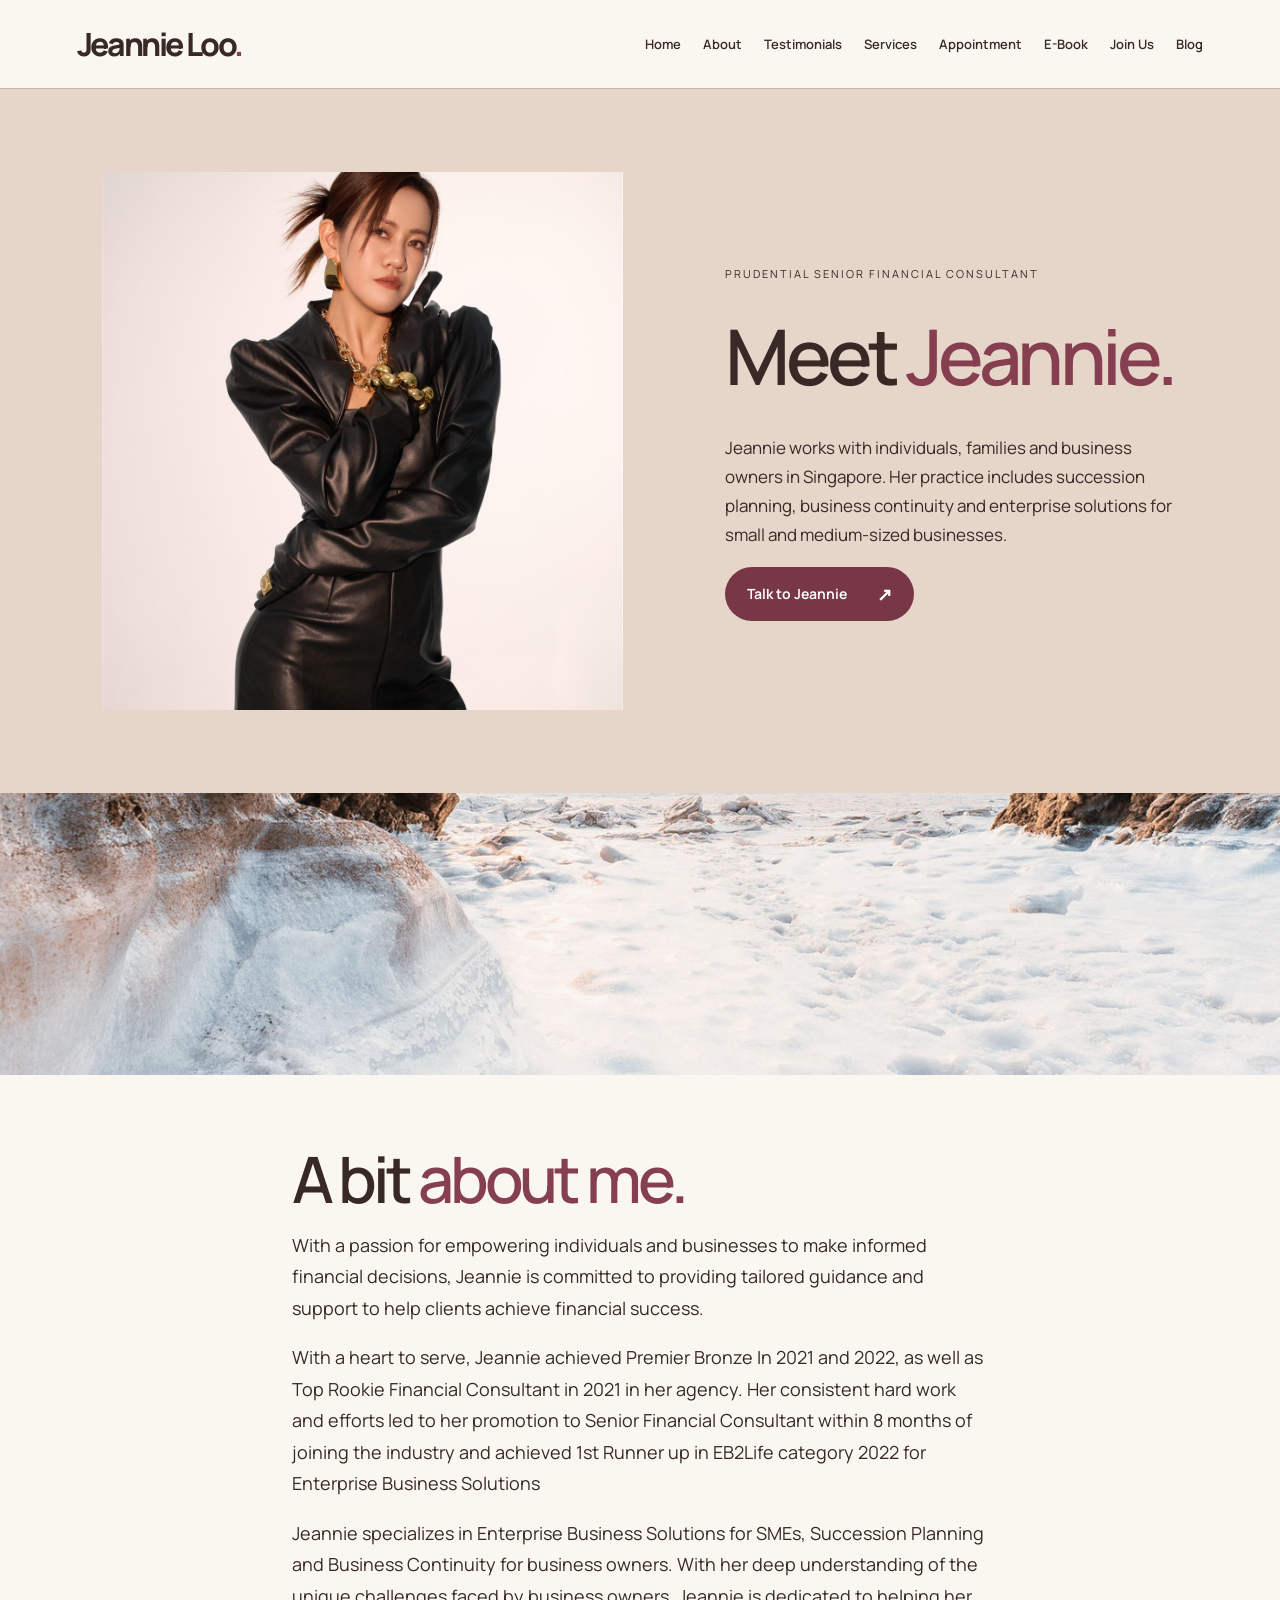
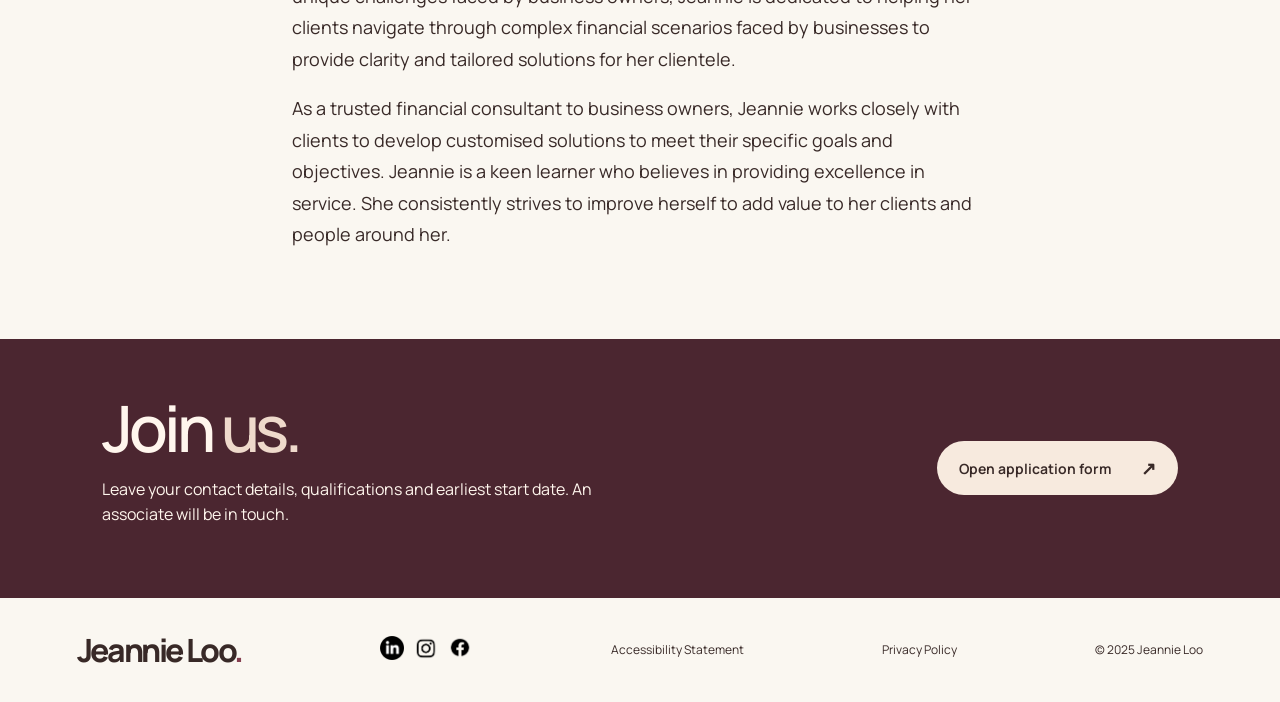
==== about/index.html @ f78706f0 "Add Jeannie Loo website redesign" ====
<!doctype html><html lang="en"><head><meta charset="utf-8"><meta name="viewport" content="width=device-width,initial-scale=1"><title>Meet Jeannie | Jeannie Loo</title><link rel="stylesheet" href="/style.css"><link rel="stylesheet" href="/site.css"><script defer src="/site.js"></script><link rel="stylesheet" href="/atlas.css"></head><body><a class="skip" href="#content">Skip to content</a><header><a class="brand" href="/">Jeannie Loo<span>.</span></a><button id="menu" aria-expanded="false" aria-controls="links">Menu ☰</button><nav id="links"><a href="/">Home</a><a href="/#about">About</a><a href="/#testimonials">Testimonials</a><a href="/#services">Services</a><a href="/#appointment">Appointment</a><a href="/#ebook">E-Book</a><a href="/#join">Join Us</a><a href="/blog/">Blog</a></nav></header><main id="content"><section class="split pad profile"><img class="" src="/jeannie.jpg" alt="Jeannie Loo"><div><small>Prudential Senior Financial Consultant</small><h1>Meet <em>Jeannie.</em></h1><p>Jeannie works with individuals, families and business owners in Singapore. Her practice includes succession planning, business continuity and enterprise solutions for small and medium-sized businesses.</p><a class="button" href="/#appointment">Talk to Jeannie <b>↗</b></a></div></section><div class="coast" role="img" aria-label="Waves between rocky headlands"></div><section class="reading"><h2>A bit <em>about me.</em></h2><p>With a passion for empowering individuals and businesses to make informed financial decisions, Jeannie is committed to providing tailored guidance and support to help clients achieve financial success.</p><p>With a heart to serve, Jeannie achieved Premier Bronze In 2021 and 2022, as well as Top Rookie Financial Consultant in 2021 in her agency. Her consistent hard work and efforts led to her promotion to Senior Financial Consultant within 8 months of joining the industry and achieved 1st Runner up in EB2Life category 2022 for Enterprise Business Solutions</p><p>Jeannie specializes in Enterprise Business Solutions for SMEs, Succession Planning and Business Continuity for business owners. With her deep understanding of the unique challenges faced by business owners, Jeannie is dedicated to helping her clients navigate through complex financial scenarios faced by businesses to provide clarity and tailored solutions for her clientele.</p><p>As a trusted financial consultant to business owners, Jeannie works closely with clients to develop customised solutions to meet their specific goals and objectives. Jeannie is a keen learner who believes in providing excellence in service. She consistently strives to improve herself to add value to her clients and people around her.</p></section><section id="join"><div><h2>Join <em>us.</em></h2><p>Leave your contact details, qualifications and earliest start date. An associate will be in touch.</p></div><button class="button enquiry" data-kind="application">Open application form <b>↗</b></button></section></main><footer><div class="brand">Jeannie Loo<span>.</span></div><div class="social"><a href="https://www.linkedin.com/in/jeannie-loo/"><img width="24" alt="LinkedIn" src="/11062b_60c5fc4a3ecd49f2a697206b09eeace1~mv2.png"></a><a href="https://www.instagram.com/by_womanforwomen"><img width="24" alt="Instagram" src="/11062b_ca1d837ce7194421b781ee7384061a8e~mv2.png"></a><a href="https://www.facebook.com/share/12Kb7bbMKFm/"><img width="24" alt="Facebook" src="/11062b_362ef89dec51403eb0ee59a21bde967c~mv2.png"></a></div><a href="/accessibility-statement">Accessibility Statement</a><a href="/privacy-policy">Privacy Policy</a><span>© 2025 Jeannie Loo</span></footer></body></html>
---- style.css ----
*{box-sizing:border-box}html{scroll-behavior:smooth}body{margin:0;background:#faf7f1;color:#30231f;font-family:Arial,sans-serif}a{color:inherit;text-decoration:none}header,footer,.bar,#join{display:flex;align-items:center;justify-content:space-between;gap:24px}header{padding:22px 6vw;border-bottom:1px solid #c9bdb1}.brand,h1,h2,h3{font-family:Georgia,serif;font-weight:400}.brand{font-size:32px;letter-spacing:-2px}.brand span,em{color:#843b49}nav{display:flex;gap:22px;font-size:13px}nav a:last-child{border-bottom:2px solid #843b49}a:hover{text-decoration:underline;text-underline-offset:5px}#menu{display:none}.hero{display:grid;grid-template-columns:1fr 1fr;background:#eee6dd;border-bottom:1px solid #c9bdb1}.intro{align-self:center;padding:55px 5vw 55px 8vw}.intro small,article small{font-size:11px;letter-spacing:2px;text-transform:uppercase}.intro small:before{content:'';display:inline-block;width:36px;height:1px;background:#843b49;vertical-align:middle;margin-right:12px}h1{font-size:clamp(58px,7.3vw,116px);line-height:.99;letter-spacing:-.06em;margin:35px 0 40px}em{font-weight:400}.button{display:inline-flex;align-items:center;gap:30px;border:1px solid #843b49;background:#783744;color:white;border-radius:99px;padding:15px 22px;font-size:14px}.portrait{height:clamp(390px,38vw,600px);overflow:hidden}.portrait img,.art img{width:100%;height:100%;object-fit:cover;object-position:50% 24%}.intro{animation:appear .75s ease-out}@keyframes appear{from{opacity:0;transform:translateY(12px)}}#posts{padding:60px 8vw 75px}.bar{border-bottom:1px solid #cbbfb3;padding-bottom:20px;margin-bottom:30px}h2{font-size:clamp(46px,5vw,72px);letter-spacing:-.065em;margin:0}label{display:flex;align-items:center;gap:10px;border-bottom:1px solid #978982}label span{font-size:28px}input{background:transparent;border:0;font:inherit;width:145px;padding:10px 0}.grid{display:grid;grid-template-columns:1fr 1fr;gap:3vw}.art{height:clamp(210px,24vw,400px);overflow:hidden;background:#e2cfc2;margin-bottom:22px}.a0{background:radial-gradient(ellipse at center,#f3ebe0,#dac3b6);padding:38px}.a0 img{object-fit:contain}.art img{transition:transform .6s}article a:hover img{transform:scale(1.025)}article small{letter-spacing:1.2px;color:#6c5950}h3{font-size:38px;letter-spacing:-.055em;margin:14px 0 0}h3 span{float:right;font:22px Arial}p{line-height:1.55}#join{background:#47242b;color:#fff6ed;padding:55px 8vw}#join em{color:#e9b8ab}#join p{max-width:490px}#join .button{background:#f6e8da;color:#45232a}footer{padding:30px 6vw;flex-wrap:wrap;font-size:12px}.social{display:flex;gap:10px}@media(max-width:850px){#menu{display:block;border:0;background:transparent;font-size:16px}header{position:relative}nav{display:none}.open{display:flex;position:absolute;top:100%;left:0;right:0;background:#faf7f1;padding:24px;z-index:3;flex-wrap:wrap}}@media(max-width:620px){.hero,.grid{grid-template-columns:1fr}.intro{padding:40px 7vw}.portrait{height:340px}.bar{align-items:flex-end}input{width:100px}.grid{gap:32px}#posts{padding:40px 6vw}#join{align-items:start;flex-direction:column}footer{justify-content:flex-start}.art{height:220px}}@media(prefers-reduced-motion:reduce){html{scroll-behavior:auto}*,*:before{animation:none!important;transition:none!important}}
---- site.css ----
.skip{position:absolute;left:-9999px}.skip:focus{left:10px;top:10px;background:white;padding:12px;z-index:9}header{background:#faf7f1;position:relative;z-index:4}nav a:last-child{border:0}.cover{display:grid;grid-template-columns:.94fr 1.06fr;background:#eaded4}.cover>img{width:100%;height:clamp(520px,47vw,740px);object-fit:cover;object-position:50% 60%}.covertext{padding:5vw 2vw 5vw 8vw;align-self:center}.covertext h1{font-size:clamp(94px,10.8vw,176px);margin:20px 0;line-height:.83}.covertext p{margin:30px 0}.covertext small,.pad small,.reading small{font-size:11px;text-transform:uppercase;letter-spacing:2px}.pad{padding:clamp(48px,6.5vw,110px) 8vw}.split{display:grid;grid-template-columns: .86fr 1fr;gap:8vw;align-items:center}.split>img{width:100%;height:clamp(370px,34vw,540px);object-fit:cover;object-position:center 22%}.pad h2{margin:16px 0}.split p,.consult p{max-width:52ch;font-size:17px;line-height:1.7}.line{display:inline-block;margin:12px 0;text-decoration:underline;text-underline-offset:6px}.stories{background:#eee7dc}.stories .bar{margin-bottom:35px}.controls{display:flex;align-items:center;gap:12px;font-size:13px}.controls button{width:43px;height:43px;border-radius:50%;border:1px solid #9d8579;background:transparent;font-size:20px;cursor:pointer}.story{display:grid;grid-template-columns:minmax(160px,30%) 1fr;gap:5vw;align-items:start}.story[hidden]{display:none}.story>img{width:100%;height:clamp(230px,25vw,390px);object-fit:cover}.story h3{margin:0 0 9px}.story blockquote{font:clamp(17px,1.45vw,23px)/1.6 Georgia,serif;margin:20px 0}.services{display:grid;grid-template-columns:repeat(6,1fr);gap:30px;margin-top:30px}.services article{grid-column:span 2}.services article:nth-child(n+4){grid-column:span 3}.services img{width:100%;height:clamp(180px,17vw,280px);object-fit:cover}.services article div{padding:18px 0}.services h3{font-size:clamp(26px,2.4vw,42px)}.consult{background:#e8d8cf}.consult .line{margin-left:20px}.reading{max-width:850px;margin:auto;padding:70px 6vw}.reading h1,.profile h1{font-size:clamp(48px,6vw,95px)}.reading p{font-size:18px;line-height:1.75}.postpic{display:block;max-width:100%;max-height:500px;margin:30px auto}.covertext{animation:appear .8s ease-out}.services img{transition:transform .4s}.services article:hover img{transform:translateY(-4px)}:focus-visible{outline:3px solid #934058;outline-offset:4px}@media(max-width:720px){.cover,.split{grid-template-columns:1fr}.covertext{padding:45px 7vw}.covertext h1{font-size:86px}.cover>img{height:370px;object-position:50% 56%}.services{grid-template-columns:1fr}.services article,.services article:nth-child(n+4){grid-column:auto}.services img{height:240px}.story{grid-template-columns:1fr}.story>img{max-width:200px;height:180px}.stories .bar{align-items:start;flex-direction:column}.split>img{height:390px}.consult .line{margin:20px 0 0;display:block}.reading{padding:48px 7vw}}
.coast{height:clamp(160px,22vw,320px);background:center 55%/cover url(/a3c153_20122b9a32cc4e9a9faca835b9f82d14~mv2.jpg)}.profile{background:linear-gradient(90deg,#faf7f1dc,#faf7f1d9),center/cover url(/a3c153_bbf1019446e34069a3b96c18f172e810~mv2.jpg)}
---- atlas.css ----
@font-face{font-family:Manrope;src:url('/manrope.ttf') format('truetype');font-weight:200 800;font-display:swap}
:root{--ink:#142744;--blue:#2b4975;--ice:#edf3f7;--lime:#dcf29a;--mist:#afc5df}
body,input,button,.brand,h1,h2,h3,.story blockquote{font-family:Manrope,system-ui,sans-serif}body{background:#f6f8fa;color:var(--ink)}header{background:#f6f8fa;border-color:#c6d0db}.brand{font-weight:750;letter-spacing:-.075em}.brand span,em{color:#476aa0}em{font-style:normal;font-weight:550}h1,h2,h3{font-weight:570}h2{line-height:1.05}header nav a{font-weight:600}header nav a:hover,.line:hover{color:#476aa0}
.cover{background:var(--ink);color:#fff;position:relative;grid-template-columns:1fr 1fr;overflow:hidden}.covertext{position:relative;isolation:isolate;padding:55px 2vw 65px 7vw}.covertext h1{font-weight:560;font-size:clamp(95px,11.2vw,178px);letter-spacing:-.09em;line-height:.86;margin:30px 0}.covertext h1 em{color:var(--mist)}.covertext small{font-weight:650;letter-spacing:.19em;color:var(--lime)}.covertext p{color:#d4dfec}.cover>img{position:relative;height:clamp(550px,48vw,790px);border-radius:38% 0 0 0;object-position:50% 57%}.contours{position:absolute;inset:-20% -10% -20% 18%;z-index:-1;overflow:hidden;pointer-events:none}.contours i{position:absolute;inset:0;border:1px solid #a7c4ef30;border-radius:48%;transform:rotate(-30deg);animation:tide 14s ease-in-out infinite alternate}.contours i:nth-child(2){inset:4%;animation-delay:-1s}.contours i:nth-child(3){inset:8%;animation-delay:-2s}.contours i:nth-child(4){inset:12%;animation-delay:-3s}.contours i:nth-child(5){inset:16%;animation-delay:-4s}.contours i:nth-child(6){inset:20%;animation-delay:-5s}@keyframes tide{to{transform:translate(3%,-4%) rotate(2deg) scale(.94,1.08)}}
.button,#join .button{font:650 14px Manrope,sans-serif;border:0;background:var(--ink);color:white;cursor:pointer;transition:transform .25s}.button:hover{transform:translateY(-2px)}.cover .button,#join .button{background:var(--lime);color:var(--ink)}.button b{font-size:18px}.split>img{border-radius:2px 90px 2px 2px}.stories,.hero{background:#e0e9f3}.story:not([hidden]){animation:appear .45s ease-out}.story img{border-radius:3px 55px 3px 3px}.story blockquote{font-size:clamp(16px,1.4vw,21px);line-height:1.7}.controls button{border-color:#8195af;color:var(--ink)}.controls button:hover{background:#c3d4e8}.bar{border-color:#acbbcc}.services article{border-top:1px solid #a9bbcc;padding-top:14px}.services img{border-radius:3px;transition:transform .5s,filter .5s}.services article:hover img{transform:translateY(-4px);filter:saturate(1.12)}#appointment{background:#cadbef}#ebook{background:#ecf1e3}#join{background:var(--ink)}#join em{color:var(--mist)}article small{color:#41536a}footer{background:#f6f8fa}.profile{background:#e5edf5}.a0{background:#d9e4ef}.intro small:before{background:var(--blue)}.open{background:#f6f8fa}#menu{color:var(--ink)}.reveal.entered{animation:rise .7s cubic-bezier(.2,.7,.3,1) both}@keyframes rise{from{opacity:.4;transform:translateY(18px)}}
dialog{border:0;border-radius:18px;padding:30px;color:var(--ink);width:min(92vw,490px);max-height:88vh;background:#f6f8fa}dialog::backdrop{background:#10203d99}dialog h2{font-size:34px;max-width:85%}dialog form{display:grid;gap:12px}dialog label{display:grid;gap:4px;border:0;font-size:13px;font-weight:600}dialog input{width:100%;padding:11px;background:white;border:1px solid #a4b4c6;border-radius:6px}dialog p{font-size:14px}.dismiss{float:right;border:0;background:transparent;font-size:26px;cursor:pointer}dialog .button{justify-content:center}:focus-visible{outline-color:#3371ba}@media(max-width:720px){.cover{grid-template-columns:1fr}.covertext{padding:45px 7vw}.covertext h1{font-size:92px}.cover>img{height:340px;border-radius:75px 0 0 0}.services article{padding-top:10px}}@media(prefers-reduced-motion:reduce){*,*:before,*:after{animation:none!important;transition:none!important;scroll-behavior:auto!important}}

:root{--ink:#382927;--blue:#793848;--mist:#eed9cb;--lime:#f7eade}
body,header,footer,.open,dialog{background:#faf7f1}em,.brand span{color:#863f50}.stories,.hero,#ebook{background:#f0e6db}#appointment,.profile{background:#e6d5c9}#join{background:#4b2630}.button{background:#783746}.bar,header,.services article{border-color:#c8b6ab}article small{color:#68514b}
.cover{display:flex;align-items:end;min-height:clamp(580px,51vw,800px);background:#463330}.cover>img{display:none}.film,.shot,.cover:after{position:absolute;inset:0}.shot{background-size:cover;background-position:center 53%}.first{background-image:url('/e208a5_1873a958f7624697845c75d715ad53ef~mv2.jpg');animation:pan 12s ease-in-out infinite alternate}.second{background-image:url('/e208a5_55717e714499435aab8990785a18ae53~mv2.jpg');background-position:center 23%;animation:cut 12s infinite}.cover:after{content:'';background:linear-gradient(90deg,#2b141bbd,transparent 72%),linear-gradient(0deg,#23121880,transparent 43%);pointer-events:none}.covertext,.film-control{z-index:1}.covertext{padding:60px 7vw}.covertext h1 em,.covertext small,.covertext p{color:#fff4e9}.covertext h1{font-size:clamp(90px,10vw,156px)}.film-control{position:absolute;bottom:28px;right:4vw;color:white;background:#392129cc;border:1px solid #ffffff90;padding:8px 14px;border-radius:25px;cursor:pointer}.paused .shot{animation-play-state:paused}@keyframes pan{to{transform:scale(1.065)}}@keyframes cut{0%,42%,100%{clip-path:polygon(100% 0,110% 0,110% 100%,110% 100%)}50%,90%{clip-path:polygon(-10% 0,110% 0,110% 100%,-20% 100%);transform:scale(1.035)}}.services{display:block}.services article,.services article:nth-child(n+4){display:grid;grid-template-columns:1.6fr 1fr;align-items:center;gap:5vw;padding:32px 0}.services article:nth-child(even){grid-template-columns:1fr 1.6fr}.services article:nth-child(even) img{grid-column:2;grid-row:1}.services img{height:clamp(250px,30vw,460px)}.services article h3{font-size:clamp(30px,3.3vw,56px)}.split{grid-template-columns:1.15fr 1fr}.split>img{height:clamp(410px,42vw,660px);border-radius:0}.story{grid-template-columns:37% 1fr}.story>img{height:clamp(270px,30vw,450px);border-radius:0}.controls button:hover{background:#e3cfc4}.a0{background:#e5d3c7}
@media(max-width:720px){.cover{min-height:650px}.covertext{padding:32px 7vw 76px}.cover:after{background:linear-gradient(0deg,#301b23e8,transparent 83%)}.split,.story,.services article,.services article:nth-child(even){grid-template-columns:1fr}.services article:nth-child(even) img{grid-column:auto;grid-row:auto}.services article{gap:0}.story>img{max-width:100%;height:300px}.film-control{bottom:16px}.shot{background-position:58% center}.second{background-position:center 18%}}
@media(prefers-reduced-motion:reduce){.second,.film-control{display:none}}
.shot.second{background-position:50% 7%}
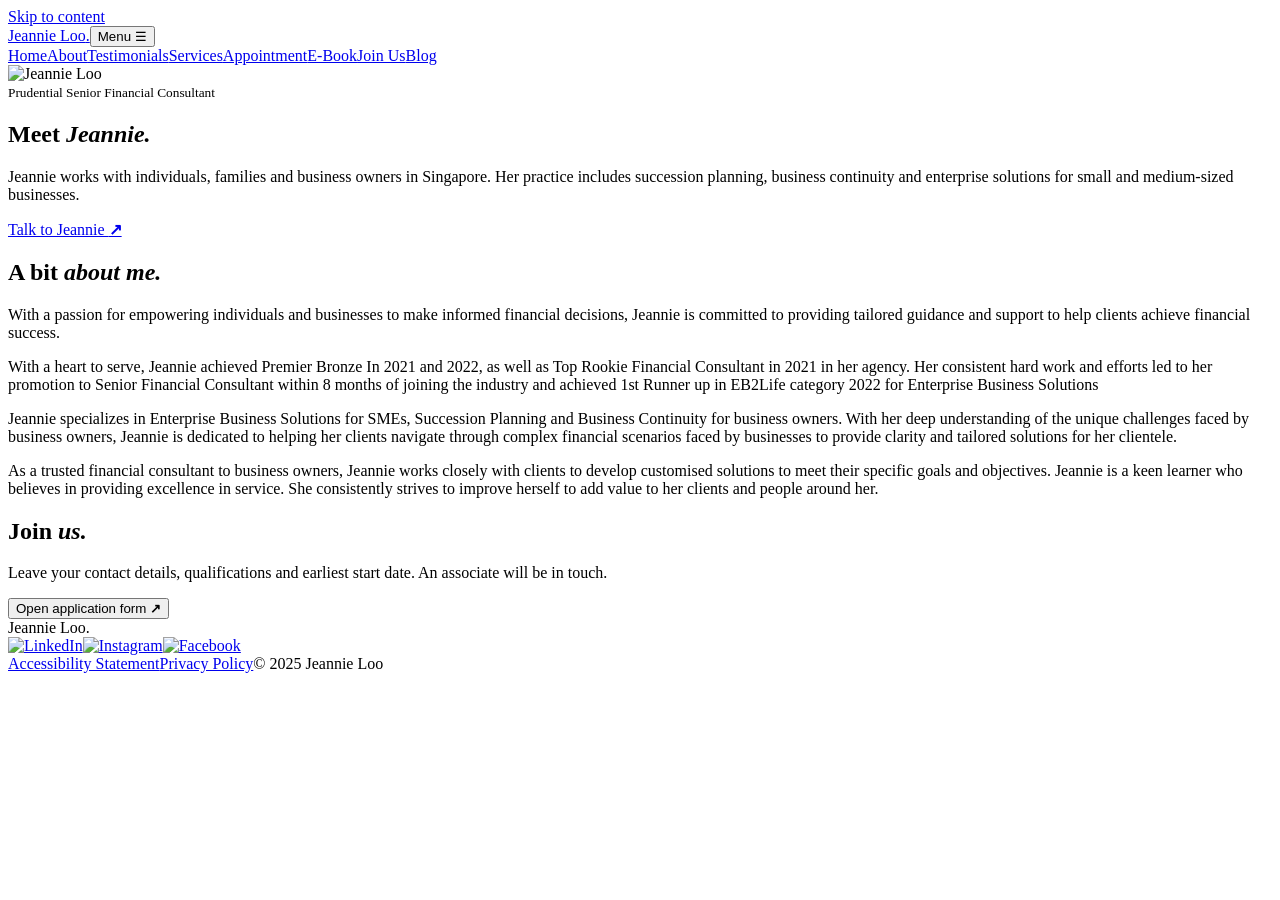
==== commit 8a4a10cd: "Resolve site navigation and assets under the GitHub Pages project path" ====
--- a/about/index.html
+++ b/about/index.html
@@ -1,2 +1,2 @@
-<!doctype html><html lang="en"><head><meta charset="utf-8"><meta name="viewport" content="width=device-width,initial-scale=1"><title>Meet Jeannie | Jeannie Loo</title><link rel="stylesheet" href="/style.css"><link rel="stylesheet" href="/site.css"><script defer src="/site.js"></script><link rel="stylesheet" href="/atlas.css"></head><body><a class="skip" href="#content">Skip to content</a><header><a class="brand" href="/">Jeannie Loo<span>.</span></a><button id="menu" aria-expanded="false" aria-controls="links">Menu ☰</button><nav id="links"><a href="/">Home</a><a href="/#about">About</a><a href="/#testimonials">Testimonials</a><a href="/#services">Services</a><a href="/#appointment">Appointment</a><a href="/#ebook">E-Book</a><a href="/#join">Join Us</a><a href="/blog/">Blog</a></nav></header><main id="content"><section class="split pad profile"><img class="" src="/jeannie.jpg" alt="Jeannie Loo"><div><small>Prudential Senior Financial Consultant</small><h1>Meet <em>Jeannie.</em></h1><p>Jeannie works with individuals, families and business owners in Singapore. Her practice includes succession planning, business continuity and enterprise solutions for small and medium-sized businesses.</p><a class="button" href="/#appointment">Talk to Jeannie <b>↗</b></a></div></section><div class="coast" role="img" aria-label="Waves between rocky headlands"></div><section class="reading"><h2>A bit <em>about me.</em></h2><p>With a passion for empowering individuals and businesses to make informed financial decisions, Jeannie is committed to providing tailored guidance and support to help clients achieve financial success.</p><p>With a heart to serve, Jeannie achieved Premier Bronze In 2021 and 2022, as well as Top Rookie Financial Consultant in 2021 in her agency. Her consistent hard work and efforts led to her promotion to Senior Financial Consultant within 8 months of joining the industry and achieved 1st Runner up in EB2Life category 2022 for Enterprise Business Solutions</p><p>Jeannie specializes in Enterprise Business Solutions for SMEs, Succession Planning and Business Continuity for business owners. With her deep understanding of the unique challenges faced by business owners, Jeannie is dedicated to helping her clients navigate through complex financial scenarios faced by businesses to provide clarity and tailored solutions for her clientele.</p><p>As a trusted financial consultant to business owners, Jeannie works closely with clients to develop customised solutions to meet their specific goals and objectives. Jeannie is a keen learner who believes in providing excellence in service. She consistently strives to improve herself to add value to her clients and people around her.</p></section><section id="join"><div><h2>Join <em>us.</em></h2><p>Leave your contact details, qualifications and earliest start date. An associate will be in touch.</p></div><button class="button enquiry" data-kind="application">Open application form <b>↗</b></button></section></main><footer><div class="brand">Jeannie Loo<span>.</span></div><div class="social"><a href="https://www.linkedin.com/in/jeannie-loo/"><img width="24" alt="LinkedIn" src="/11062b_60c5fc4a3ecd49f2a697206b09eeace1~mv2.png"></a><a href="https://www.instagram.com/by_womanforwomen"><img width="24" alt="Instagram" src="/11062b_ca1d837ce7194421b781ee7384061a8e~mv2.png"></a><a href="https://www.facebook.com/share/12Kb7bbMKFm/"><img width="24" alt="Facebook" src="/11062b_362ef89dec51403eb0ee59a21bde967c~mv2.png"></a></div><a href="/accessibility-statement">Accessibility Statement</a><a href="/privacy-policy">Privacy Policy</a><span>© 2025 Jeannie Loo</span></footer></body></html>
+<!doctype html><html lang="en"><head><meta charset="utf-8"><meta name="viewport" content="width=device-width,initial-scale=1"><title>Meet Jeannie | Jeannie Loo</title><link rel="stylesheet" href="/JeannieLoo/style.css"><link rel="stylesheet" href="/JeannieLoo/site.css"><script defer src="/JeannieLoo/site.js"></script><link rel="stylesheet" href="/JeannieLoo/atlas.css"></head><body><a class="skip" href="#content">Skip to content</a><header><a class="brand" href="/JeannieLoo/">Jeannie Loo<span>.</span></a><button id="menu" aria-expanded="false" aria-controls="links">Menu ☰</button><nav id="links"><a href="/JeannieLoo/">Home</a><a href="/JeannieLoo/#about">About</a><a href="/JeannieLoo/#testimonials">Testimonials</a><a href="/JeannieLoo/#services">Services</a><a href="/JeannieLoo/#appointment">Appointment</a><a href="/JeannieLoo/#ebook">E-Book</a><a href="/JeannieLoo/#join">Join Us</a><a href="/JeannieLoo/blog/">Blog</a></nav></header><main id="content"><section class="split pad profile"><img class="" src="/JeannieLoo/jeannie.jpg" alt="Jeannie Loo"><div><small>Prudential Senior Financial Consultant</small><h1>Meet <em>Jeannie.</em></h1><p>Jeannie works with individuals, families and business owners in Singapore. Her practice includes succession planning, business continuity and enterprise solutions for small and medium-sized businesses.</p><a class="button" href="/JeannieLoo/#appointment">Talk to Jeannie <b>↗</b></a></div></section><div class="coast" role="img" aria-label="Waves between rocky headlands"></div><section class="reading"><h2>A bit <em>about me.</em></h2><p>With a passion for empowering individuals and businesses to make informed financial decisions, Jeannie is committed to providing tailored guidance and support to help clients achieve financial success.</p><p>With a heart to serve, Jeannie achieved Premier Bronze In 2021 and 2022, as well as Top Rookie Financial Consultant in 2021 in her agency. Her consistent hard work and efforts led to her promotion to Senior Financial Consultant within 8 months of joining the industry and achieved 1st Runner up in EB2Life category 2022 for Enterprise Business Solutions</p><p>Jeannie specializes in Enterprise Business Solutions for SMEs, Succession Planning and Business Continuity for business owners. With her deep understanding of the unique challenges faced by business owners, Jeannie is dedicated to helping her clients navigate through complex financial scenarios faced by businesses to provide clarity and tailored solutions for her clientele.</p><p>As a trusted financial consultant to business owners, Jeannie works closely with clients to develop customised solutions to meet their specific goals and objectives. Jeannie is a keen learner who believes in providing excellence in service. She consistently strives to improve herself to add value to her clients and people around her.</p></section><section id="join"><div><h2>Join <em>us.</em></h2><p>Leave your contact details, qualifications and earliest start date. An associate will be in touch.</p></div><button class="button enquiry" data-kind="application">Open application form <b>↗</b></button></section></main><footer><div class="brand">Jeannie Loo<span>.</span></div><div class="social"><a href="https://www.linkedin.com/in/jeannie-loo/"><img width="24" alt="LinkedIn" src="/JeannieLoo/11062b_60c5fc4a3ecd49f2a697206b09eeace1~mv2.png"></a><a href="https://www.instagram.com/by_womanforwomen"><img width="24" alt="Instagram" src="/JeannieLoo/11062b_ca1d837ce7194421b781ee7384061a8e~mv2.png"></a><a href="https://www.facebook.com/share/12Kb7bbMKFm/"><img width="24" alt="Facebook" src="/JeannieLoo/11062b_362ef89dec51403eb0ee59a21bde967c~mv2.png"></a></div><a href="/JeannieLoo/accessibility-statement">Accessibility Statement</a><a href="/JeannieLoo/privacy-policy">Privacy Policy</a><span>© 2025 Jeannie Loo</span></footer></body></html>
 
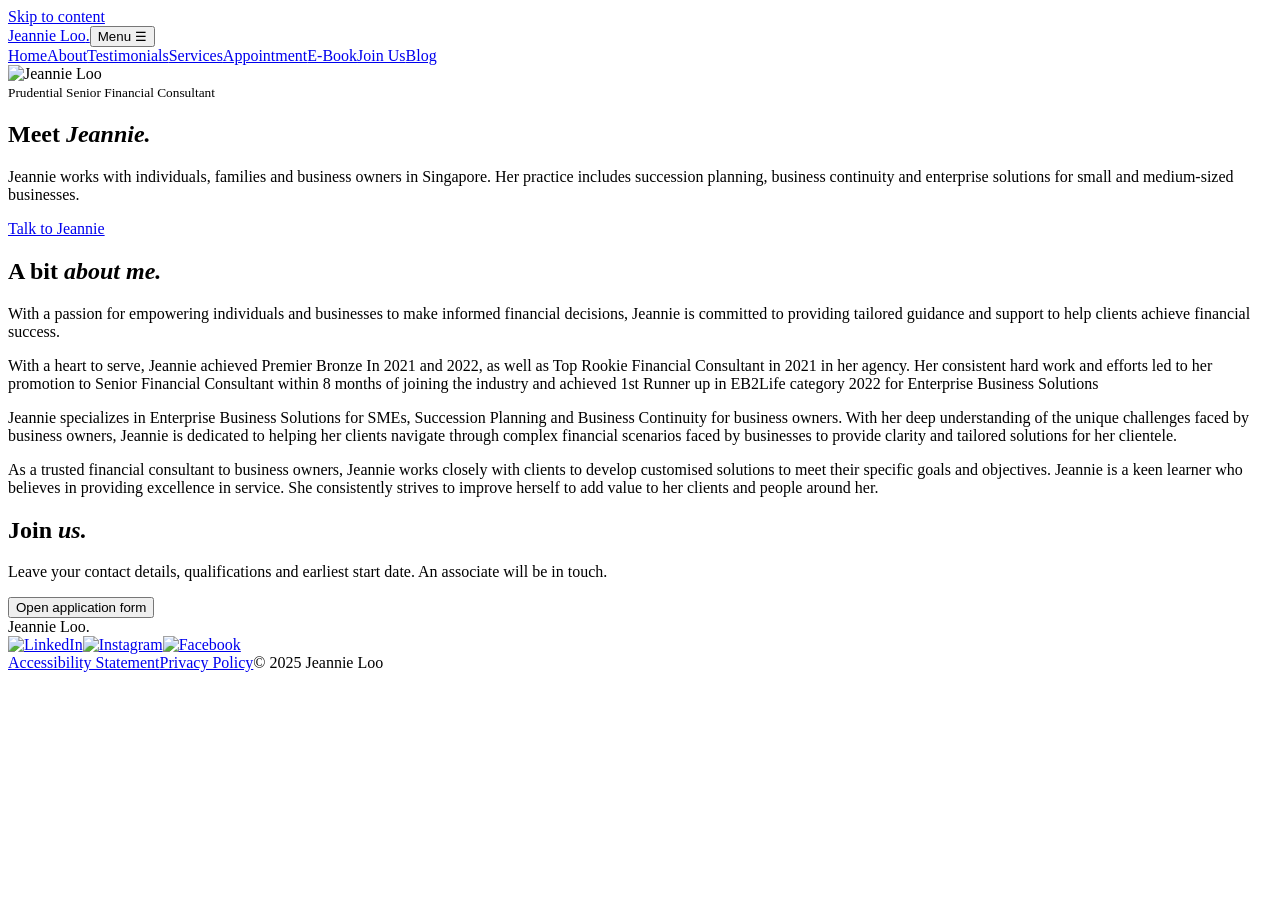
==== commit 4028c159: "Use shared SVG arrows and record the mobile icon convention" ====
--- a/about/index.html
+++ b/about/index.html
@@ -1,2 +1,2 @@
-<!doctype html><html lang="en"><head><meta charset="utf-8"><meta name="viewport" content="width=device-width,initial-scale=1"><title>Meet Jeannie | Jeannie Loo</title><link rel="stylesheet" href="/JeannieLoo/style.css"><link rel="stylesheet" href="/JeannieLoo/site.css"><script defer src="/JeannieLoo/site.js"></script><link rel="stylesheet" href="/JeannieLoo/atlas.css"></head><body><a class="skip" href="#content">Skip to content</a><header><a class="brand" href="/JeannieLoo/">Jeannie Loo<span>.</span></a><button id="menu" aria-expanded="false" aria-controls="links">Menu ☰</button><nav id="links"><a href="/JeannieLoo/">Home</a><a href="/JeannieLoo/#about">About</a><a href="/JeannieLoo/#testimonials">Testimonials</a><a href="/JeannieLoo/#services">Services</a><a href="/JeannieLoo/#appointment">Appointment</a><a href="/JeannieLoo/#ebook">E-Book</a><a href="/JeannieLoo/#join">Join Us</a><a href="/JeannieLoo/blog/">Blog</a></nav></header><main id="content"><section class="split pad profile"><img class="" src="/JeannieLoo/jeannie.jpg" alt="Jeannie Loo"><div><small>Prudential Senior Financial Consultant</small><h1>Meet <em>Jeannie.</em></h1><p>Jeannie works with individuals, families and business owners in Singapore. Her practice includes succession planning, business continuity and enterprise solutions for small and medium-sized businesses.</p><a class="button" href="/JeannieLoo/#appointment">Talk to Jeannie <b>↗</b></a></div></section><div class="coast" role="img" aria-label="Waves between rocky headlands"></div><section class="reading"><h2>A bit <em>about me.</em></h2><p>With a passion for empowering individuals and businesses to make informed financial decisions, Jeannie is committed to providing tailored guidance and support to help clients achieve financial success.</p><p>With a heart to serve, Jeannie achieved Premier Bronze In 2021 and 2022, as well as Top Rookie Financial Consultant in 2021 in her agency. Her consistent hard work and efforts led to her promotion to Senior Financial Consultant within 8 months of joining the industry and achieved 1st Runner up in EB2Life category 2022 for Enterprise Business Solutions</p><p>Jeannie specializes in Enterprise Business Solutions for SMEs, Succession Planning and Business Continuity for business owners. With her deep understanding of the unique challenges faced by business owners, Jeannie is dedicated to helping her clients navigate through complex financial scenarios faced by businesses to provide clarity and tailored solutions for her clientele.</p><p>As a trusted financial consultant to business owners, Jeannie works closely with clients to develop customised solutions to meet their specific goals and objectives. Jeannie is a keen learner who believes in providing excellence in service. She consistently strives to improve herself to add value to her clients and people around her.</p></section><section id="join"><div><h2>Join <em>us.</em></h2><p>Leave your contact details, qualifications and earliest start date. An associate will be in touch.</p></div><button class="button enquiry" data-kind="application">Open application form <b>↗</b></button></section></main><footer><div class="brand">Jeannie Loo<span>.</span></div><div class="social"><a href="https://www.linkedin.com/in/jeannie-loo/"><img width="24" alt="LinkedIn" src="/JeannieLoo/11062b_60c5fc4a3ecd49f2a697206b09eeace1~mv2.png"></a><a href="https://www.instagram.com/by_womanforwomen"><img width="24" alt="Instagram" src="/JeannieLoo/11062b_ca1d837ce7194421b781ee7384061a8e~mv2.png"></a><a href="https://www.facebook.com/share/12Kb7bbMKFm/"><img width="24" alt="Facebook" src="/JeannieLoo/11062b_362ef89dec51403eb0ee59a21bde967c~mv2.png"></a></div><a href="/JeannieLoo/accessibility-statement">Accessibility Statement</a><a href="/JeannieLoo/privacy-policy">Privacy Policy</a><span>© 2025 Jeannie Loo</span></footer></body></html>
+<!doctype html><html lang="en"><head><meta charset="utf-8"><meta name="viewport" content="width=device-width,initial-scale=1"><title>Meet Jeannie | Jeannie Loo</title><link rel="stylesheet" href="/JeannieLoo/style.css"><link rel="stylesheet" href="/JeannieLoo/site.css"><script defer src="/JeannieLoo/site.js"></script><link rel="stylesheet" href="/JeannieLoo/atlas.css"></head><body><a class="skip" href="#content">Skip to content</a><header><a class="brand" href="/JeannieLoo/">Jeannie Loo<span>.</span></a><button id="menu" aria-expanded="false" aria-controls="links">Menu ☰</button><nav id="links"><a href="/JeannieLoo/">Home</a><a href="/JeannieLoo/#about">About</a><a href="/JeannieLoo/#testimonials">Testimonials</a><a href="/JeannieLoo/#services">Services</a><a href="/JeannieLoo/#appointment">Appointment</a><a href="/JeannieLoo/#ebook">E-Book</a><a href="/JeannieLoo/#join">Join Us</a><a href="/JeannieLoo/blog/">Blog</a></nav></header><main id="content"><section class="split pad profile"><img class="" src="/JeannieLoo/jeannie.jpg" alt="Jeannie Loo"><div><small>Prudential Senior Financial Consultant</small><h1>Meet <em>Jeannie.</em></h1><p>Jeannie works with individuals, families and business owners in Singapore. Her practice includes succession planning, business continuity and enterprise solutions for small and medium-sized businesses.</p><a class="button" href="/JeannieLoo/#appointment">Talk to Jeannie <b><i aria-hidden="true" class="ui-arrow arrow-out"></i></b></a></div></section><div class="coast" role="img" aria-label="Waves between rocky headlands"></div><section class="reading"><h2>A bit <em>about me.</em></h2><p>With a passion for empowering individuals and businesses to make informed financial decisions, Jeannie is committed to providing tailored guidance and support to help clients achieve financial success.</p><p>With a heart to serve, Jeannie achieved Premier Bronze In 2021 and 2022, as well as Top Rookie Financial Consultant in 2021 in her agency. Her consistent hard work and efforts led to her promotion to Senior Financial Consultant within 8 months of joining the industry and achieved 1st Runner up in EB2Life category 2022 for Enterprise Business Solutions</p><p>Jeannie specializes in Enterprise Business Solutions for SMEs, Succession Planning and Business Continuity for business owners. With her deep understanding of the unique challenges faced by business owners, Jeannie is dedicated to helping her clients navigate through complex financial scenarios faced by businesses to provide clarity and tailored solutions for her clientele.</p><p>As a trusted financial consultant to business owners, Jeannie works closely with clients to develop customised solutions to meet their specific goals and objectives. Jeannie is a keen learner who believes in providing excellence in service. She consistently strives to improve herself to add value to her clients and people around her.</p></section><section id="join"><div><h2>Join <em>us.</em></h2><p>Leave your contact details, qualifications and earliest start date. An associate will be in touch.</p></div><button class="button enquiry" data-kind="application">Open application form <b><i aria-hidden="true" class="ui-arrow arrow-out"></i></b></button></section></main><footer><div class="brand">Jeannie Loo<span>.</span></div><div class="social"><a href="https://www.linkedin.com/in/jeannie-loo/"><img width="24" alt="LinkedIn" src="/JeannieLoo/11062b_60c5fc4a3ecd49f2a697206b09eeace1~mv2.png"></a><a href="https://www.instagram.com/by_womanforwomen"><img width="24" alt="Instagram" src="/JeannieLoo/11062b_ca1d837ce7194421b781ee7384061a8e~mv2.png"></a><a href="https://www.facebook.com/share/12Kb7bbMKFm/"><img width="24" alt="Facebook" src="/JeannieLoo/11062b_362ef89dec51403eb0ee59a21bde967c~mv2.png"></a></div><a href="/JeannieLoo/accessibility-statement">Accessibility Statement</a><a href="/JeannieLoo/privacy-policy">Privacy Policy</a><span>© 2025 Jeannie Loo</span></footer></body></html>
 
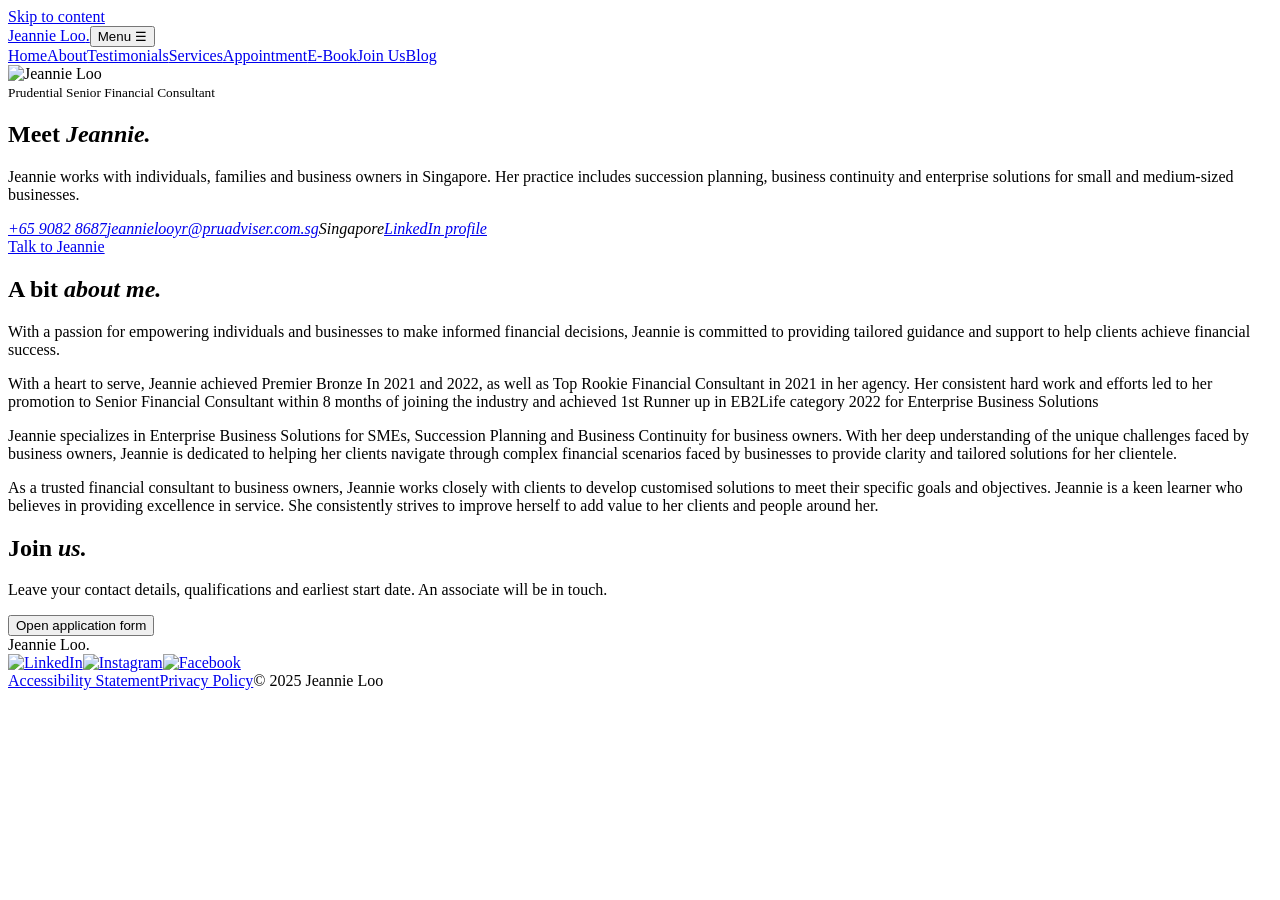
==== commit 601919b5: "Add user-supplied contact details to About page" ====
--- a/about/index.html
+++ b/about/index.html
@@ -1,2 +1,2 @@
-<!doctype html><html lang="en"><head><meta charset="utf-8"><meta name="viewport" content="width=device-width,initial-scale=1"><title>Meet Jeannie | Jeannie Loo</title><link rel="stylesheet" href="/JeannieLoo/style.css"><link rel="stylesheet" href="/JeannieLoo/site.css"><script defer src="/JeannieLoo/site.js"></script><link rel="stylesheet" href="/JeannieLoo/atlas.css"></head><body><a class="skip" href="#content">Skip to content</a><header><a class="brand" href="/JeannieLoo/">Jeannie Loo<span>.</span></a><button id="menu" aria-expanded="false" aria-controls="links">Menu ☰</button><nav id="links"><a href="/JeannieLoo/">Home</a><a href="/JeannieLoo/#about">About</a><a href="/JeannieLoo/#testimonials">Testimonials</a><a href="/JeannieLoo/#services">Services</a><a href="/JeannieLoo/#appointment">Appointment</a><a href="/JeannieLoo/#ebook">E-Book</a><a href="/JeannieLoo/#join">Join Us</a><a href="/JeannieLoo/blog/">Blog</a></nav></header><main id="content"><section class="split pad profile"><img class="" src="/JeannieLoo/jeannie.jpg" alt="Jeannie Loo"><div><small>Prudential Senior Financial Consultant</small><h1>Meet <em>Jeannie.</em></h1><p>Jeannie works with individuals, families and business owners in Singapore. Her practice includes succession planning, business continuity and enterprise solutions for small and medium-sized businesses.</p><a class="button" href="/JeannieLoo/#appointment">Talk to Jeannie <b><i aria-hidden="true" class="ui-arrow arrow-out"></i></b></a></div></section><div class="coast" role="img" aria-label="Waves between rocky headlands"></div><section class="reading"><h2>A bit <em>about me.</em></h2><p>With a passion for empowering individuals and businesses to make informed financial decisions, Jeannie is committed to providing tailored guidance and support to help clients achieve financial success.</p><p>With a heart to serve, Jeannie achieved Premier Bronze In 2021 and 2022, as well as Top Rookie Financial Consultant in 2021 in her agency. Her consistent hard work and efforts led to her promotion to Senior Financial Consultant within 8 months of joining the industry and achieved 1st Runner up in EB2Life category 2022 for Enterprise Business Solutions</p><p>Jeannie specializes in Enterprise Business Solutions for SMEs, Succession Planning and Business Continuity for business owners. With her deep understanding of the unique challenges faced by business owners, Jeannie is dedicated to helping her clients navigate through complex financial scenarios faced by businesses to provide clarity and tailored solutions for her clientele.</p><p>As a trusted financial consultant to business owners, Jeannie works closely with clients to develop customised solutions to meet their specific goals and objectives. Jeannie is a keen learner who believes in providing excellence in service. She consistently strives to improve herself to add value to her clients and people around her.</p></section><section id="join"><div><h2>Join <em>us.</em></h2><p>Leave your contact details, qualifications and earliest start date. An associate will be in touch.</p></div><button class="button enquiry" data-kind="application">Open application form <b><i aria-hidden="true" class="ui-arrow arrow-out"></i></b></button></section></main><footer><div class="brand">Jeannie Loo<span>.</span></div><div class="social"><a href="https://www.linkedin.com/in/jeannie-loo/"><img width="24" alt="LinkedIn" src="/JeannieLoo/11062b_60c5fc4a3ecd49f2a697206b09eeace1~mv2.png"></a><a href="https://www.instagram.com/by_womanforwomen"><img width="24" alt="Instagram" src="/JeannieLoo/11062b_ca1d837ce7194421b781ee7384061a8e~mv2.png"></a><a href="https://www.facebook.com/share/12Kb7bbMKFm/"><img width="24" alt="Facebook" src="/JeannieLoo/11062b_362ef89dec51403eb0ee59a21bde967c~mv2.png"></a></div><a href="/JeannieLoo/accessibility-statement">Accessibility Statement</a><a href="/JeannieLoo/privacy-policy">Privacy Policy</a><span>© 2025 Jeannie Loo</span></footer></body></html>
+<!doctype html><html lang="en"><head><meta charset="utf-8"><meta name="viewport" content="width=device-width,initial-scale=1"><title>Meet Jeannie | Jeannie Loo</title><link rel="stylesheet" href="/JeannieLoo/style.css"><link rel="stylesheet" href="/JeannieLoo/site.css"><script defer src="/JeannieLoo/site.js"></script><link rel="stylesheet" href="/JeannieLoo/atlas.css?v=contact-20261111"></head><body><a class="skip" href="#content">Skip to content</a><header><a class="brand" href="/JeannieLoo/">Jeannie Loo<span>.</span></a><button id="menu" aria-expanded="false" aria-controls="links">Menu ☰</button><nav id="links"><a href="/JeannieLoo/">Home</a><a href="/JeannieLoo/#about">About</a><a href="/JeannieLoo/#testimonials">Testimonials</a><a href="/JeannieLoo/#services">Services</a><a href="/JeannieLoo/#appointment">Appointment</a><a href="/JeannieLoo/#ebook">E-Book</a><a href="/JeannieLoo/#join">Join Us</a><a href="/JeannieLoo/blog/">Blog</a></nav></header><main id="content"><section class="split pad profile"><img class="" src="/JeannieLoo/jeannie.jpg" alt="Jeannie Loo"><div><small>Prudential Senior Financial Consultant</small><h1>Meet <em>Jeannie.</em></h1><p>Jeannie works with individuals, families and business owners in Singapore. Her practice includes succession planning, business continuity and enterprise solutions for small and medium-sized businesses.</p><address class="about-contact"><a href="tel:+6590828687">+65 9082 8687</a><a href="mailto:jeannielooyr@pruadviser.com.sg">jeannielooyr@pruadviser.com.sg</a><span>Singapore</span><a href="https://www.linkedin.com/in/jeannie-loo/">LinkedIn profile <i aria-hidden="true" class="ui-arrow arrow-out"></i></a></address><a class="button" href="/JeannieLoo/#appointment">Talk to Jeannie <b><i aria-hidden="true" class="ui-arrow arrow-out"></i></b></a></div></section><div class="coast" role="img" aria-label="Waves between rocky headlands"></div><section class="reading"><h2>A bit <em>about me.</em></h2><p>With a passion for empowering individuals and businesses to make informed financial decisions, Jeannie is committed to providing tailored guidance and support to help clients achieve financial success.</p><p>With a heart to serve, Jeannie achieved Premier Bronze In 2021 and 2022, as well as Top Rookie Financial Consultant in 2021 in her agency. Her consistent hard work and efforts led to her promotion to Senior Financial Consultant within 8 months of joining the industry and achieved 1st Runner up in EB2Life category 2022 for Enterprise Business Solutions</p><p>Jeannie specializes in Enterprise Business Solutions for SMEs, Succession Planning and Business Continuity for business owners. With her deep understanding of the unique challenges faced by business owners, Jeannie is dedicated to helping her clients navigate through complex financial scenarios faced by businesses to provide clarity and tailored solutions for her clientele.</p><p>As a trusted financial consultant to business owners, Jeannie works closely with clients to develop customised solutions to meet their specific goals and objectives. Jeannie is a keen learner who believes in providing excellence in service. She consistently strives to improve herself to add value to her clients and people around her.</p></section><section id="join"><div><h2>Join <em>us.</em></h2><p>Leave your contact details, qualifications and earliest start date. An associate will be in touch.</p></div><button class="button enquiry" data-kind="application">Open application form <b><i aria-hidden="true" class="ui-arrow arrow-out"></i></b></button></section></main><footer><div class="brand">Jeannie Loo<span>.</span></div><div class="social"><a href="https://www.linkedin.com/in/jeannie-loo/"><img width="24" alt="LinkedIn" src="/JeannieLoo/11062b_60c5fc4a3ecd49f2a697206b09eeace1~mv2.png"></a><a href="https://www.instagram.com/by_womanforwomen"><img width="24" alt="Instagram" src="/JeannieLoo/11062b_ca1d837ce7194421b781ee7384061a8e~mv2.png"></a><a href="https://www.facebook.com/share/12Kb7bbMKFm/"><img width="24" alt="Facebook" src="/JeannieLoo/11062b_362ef89dec51403eb0ee59a21bde967c~mv2.png"></a></div><a href="/JeannieLoo/accessibility-statement">Accessibility Statement</a><a href="/JeannieLoo/privacy-policy">Privacy Policy</a><span>© 2025 Jeannie Loo</span></footer></body></html>
 
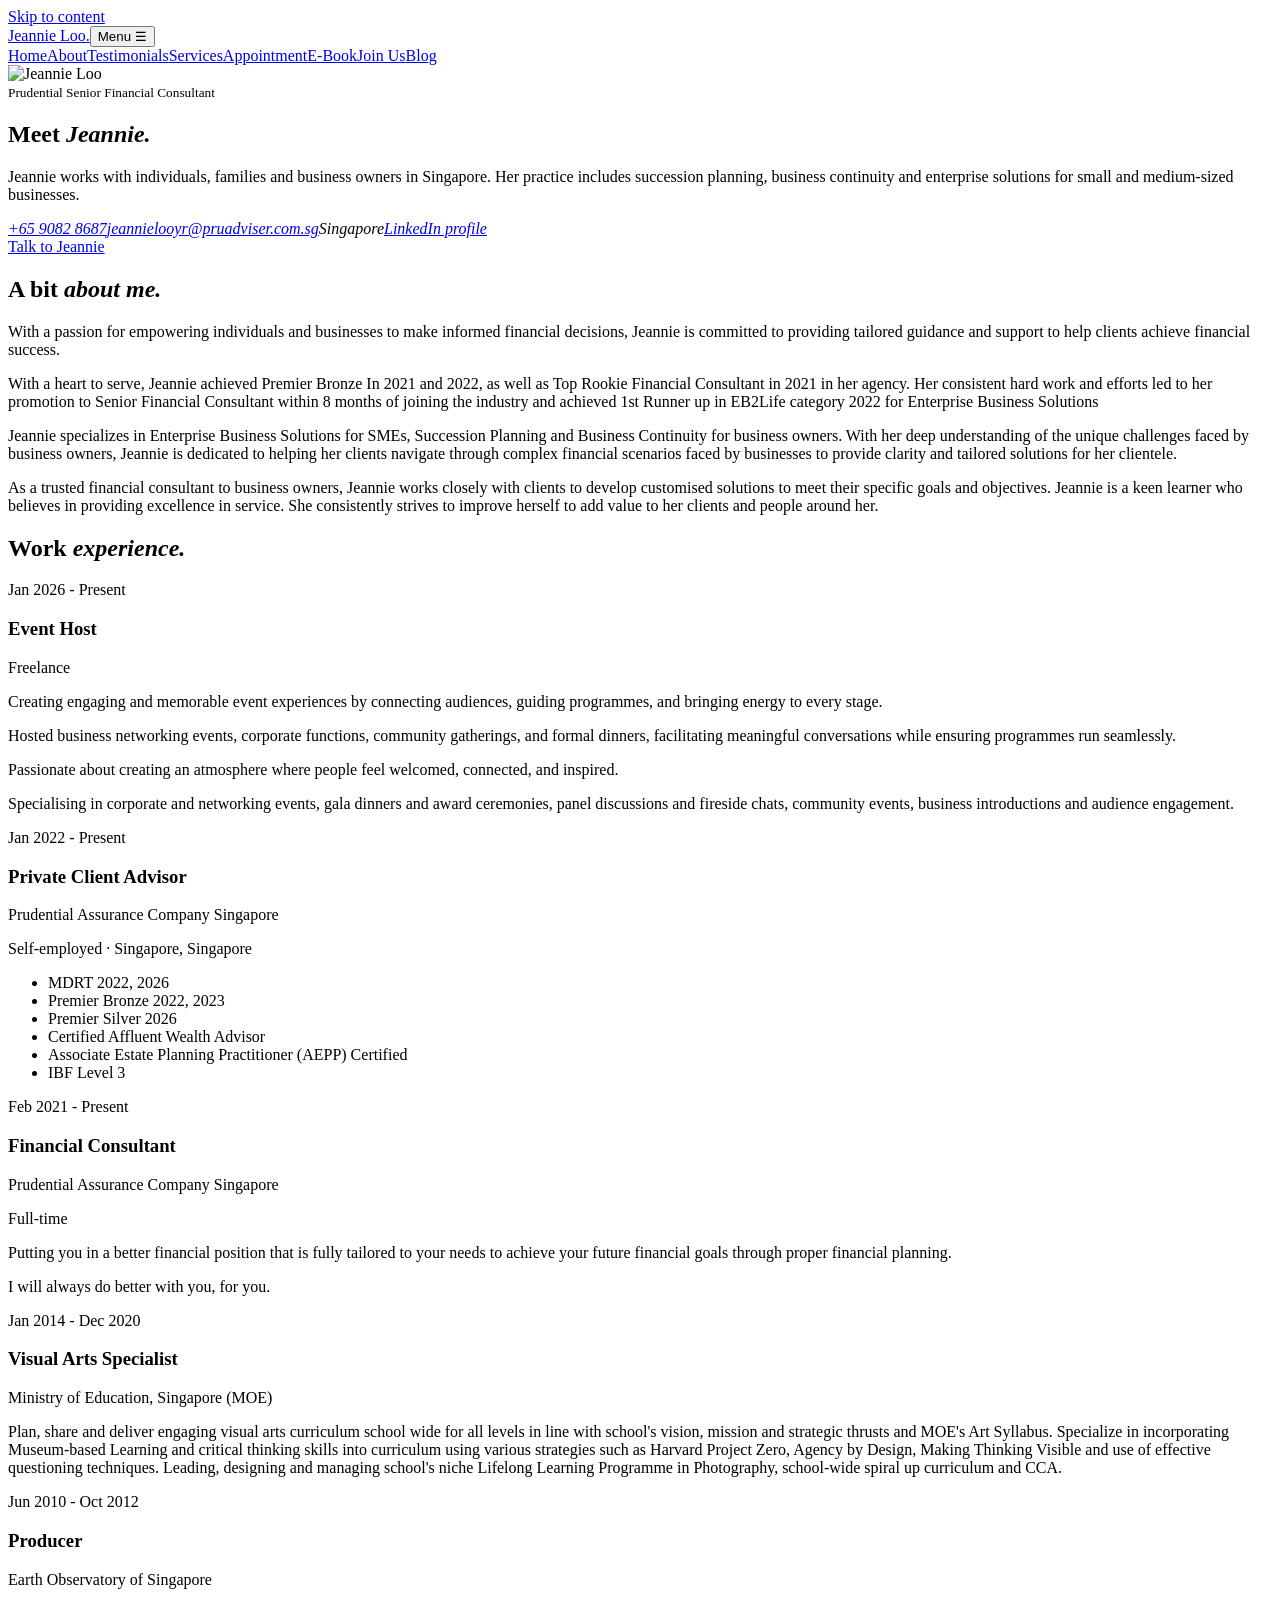
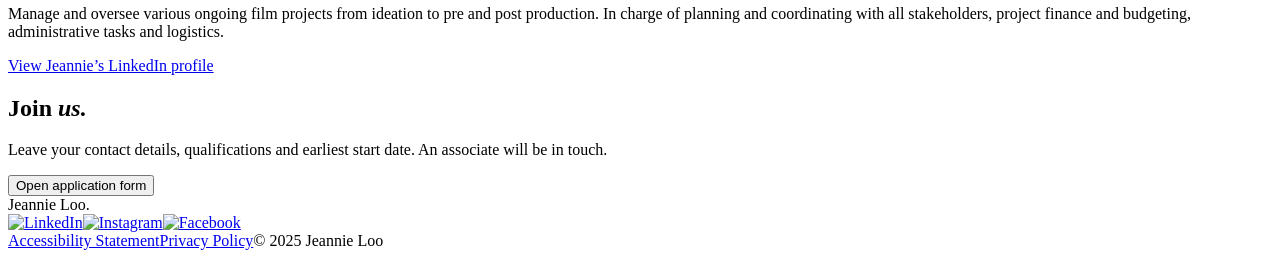
==== commit f4710c04: "Add Jeannie’s supplied employment history to About" ====
--- a/about/index.html
+++ b/about/index.html
@@ -1,2 +1,52 @@
-<!doctype html><html lang="en"><head><meta charset="utf-8"><meta name="viewport" content="width=device-width,initial-scale=1"><title>Meet Jeannie | Jeannie Loo</title><link rel="stylesheet" href="/JeannieLoo/style.css"><link rel="stylesheet" href="/JeannieLoo/site.css"><script defer src="/JeannieLoo/site.js"></script><link rel="stylesheet" href="/JeannieLoo/atlas.css?v=contact-20261111"></head><body><a class="skip" href="#content">Skip to content</a><header><a class="brand" href="/JeannieLoo/">Jeannie Loo<span>.</span></a><button id="menu" aria-expanded="false" aria-controls="links">Menu ☰</button><nav id="links"><a href="/JeannieLoo/">Home</a><a href="/JeannieLoo/#about">About</a><a href="/JeannieLoo/#testimonials">Testimonials</a><a href="/JeannieLoo/#services">Services</a><a href="/JeannieLoo/#appointment">Appointment</a><a href="/JeannieLoo/#ebook">E-Book</a><a href="/JeannieLoo/#join">Join Us</a><a href="/JeannieLoo/blog/">Blog</a></nav></header><main id="content"><section class="split pad profile"><img class="" src="/JeannieLoo/jeannie.jpg" alt="Jeannie Loo"><div><small>Prudential Senior Financial Consultant</small><h1>Meet <em>Jeannie.</em></h1><p>Jeannie works with individuals, families and business owners in Singapore. Her practice includes succession planning, business continuity and enterprise solutions for small and medium-sized businesses.</p><address class="about-contact"><a href="tel:+6590828687">+65 9082 8687</a><a href="mailto:jeannielooyr@pruadviser.com.sg">jeannielooyr@pruadviser.com.sg</a><span>Singapore</span><a href="https://www.linkedin.com/in/jeannie-loo/">LinkedIn profile <i aria-hidden="true" class="ui-arrow arrow-out"></i></a></address><a class="button" href="/JeannieLoo/#appointment">Talk to Jeannie <b><i aria-hidden="true" class="ui-arrow arrow-out"></i></b></a></div></section><div class="coast" role="img" aria-label="Waves between rocky headlands"></div><section class="reading"><h2>A bit <em>about me.</em></h2><p>With a passion for empowering individuals and businesses to make informed financial decisions, Jeannie is committed to providing tailored guidance and support to help clients achieve financial success.</p><p>With a heart to serve, Jeannie achieved Premier Bronze In 2021 and 2022, as well as Top Rookie Financial Consultant in 2021 in her agency. Her consistent hard work and efforts led to her promotion to Senior Financial Consultant within 8 months of joining the industry and achieved 1st Runner up in EB2Life category 2022 for Enterprise Business Solutions</p><p>Jeannie specializes in Enterprise Business Solutions for SMEs, Succession Planning and Business Continuity for business owners. With her deep understanding of the unique challenges faced by business owners, Jeannie is dedicated to helping her clients navigate through complex financial scenarios faced by businesses to provide clarity and tailored solutions for her clientele.</p><p>As a trusted financial consultant to business owners, Jeannie works closely with clients to develop customised solutions to meet their specific goals and objectives. Jeannie is a keen learner who believes in providing excellence in service. She consistently strives to improve herself to add value to her clients and people around her.</p></section><section id="join"><div><h2>Join <em>us.</em></h2><p>Leave your contact details, qualifications and earliest start date. An associate will be in touch.</p></div><button class="button enquiry" data-kind="application">Open application form <b><i aria-hidden="true" class="ui-arrow arrow-out"></i></b></button></section></main><footer><div class="brand">Jeannie Loo<span>.</span></div><div class="social"><a href="https://www.linkedin.com/in/jeannie-loo/"><img width="24" alt="LinkedIn" src="/JeannieLoo/11062b_60c5fc4a3ecd49f2a697206b09eeace1~mv2.png"></a><a href="https://www.instagram.com/by_womanforwomen"><img width="24" alt="Instagram" src="/JeannieLoo/11062b_ca1d837ce7194421b781ee7384061a8e~mv2.png"></a><a href="https://www.facebook.com/share/12Kb7bbMKFm/"><img width="24" alt="Facebook" src="/JeannieLoo/11062b_362ef89dec51403eb0ee59a21bde967c~mv2.png"></a></div><a href="/JeannieLoo/accessibility-statement">Accessibility Statement</a><a href="/JeannieLoo/privacy-policy">Privacy Policy</a><span>© 2025 Jeannie Loo</span></footer></body></html>
+<!doctype html><html lang="en"><head><meta charset="utf-8"><meta name="viewport" content="width=device-width,initial-scale=1"><title>Meet Jeannie | Jeannie Loo</title><link rel="stylesheet" href="/JeannieLoo/style.css"><link rel="stylesheet" href="/JeannieLoo/site.css"><script defer src="/JeannieLoo/site.js"></script><link rel="stylesheet" href="/JeannieLoo/atlas.css?v=experience-20261111"></head><body><a class="skip" href="#content">Skip to content</a><header><a class="brand" href="/JeannieLoo/">Jeannie Loo<span>.</span></a><button id="menu" aria-expanded="false" aria-controls="links">Menu ☰</button><nav id="links"><a href="/JeannieLoo/">Home</a><a href="/JeannieLoo/#about">About</a><a href="/JeannieLoo/#testimonials">Testimonials</a><a href="/JeannieLoo/#services">Services</a><a href="/JeannieLoo/#appointment">Appointment</a><a href="/JeannieLoo/#ebook">E-Book</a><a href="/JeannieLoo/#join">Join Us</a><a href="/JeannieLoo/blog/">Blog</a></nav></header><main id="content"><section class="split pad profile"><img class="" src="/JeannieLoo/jeannie.jpg" alt="Jeannie Loo"><div><small>Prudential Senior Financial Consultant</small><h1>Meet <em>Jeannie.</em></h1><p>Jeannie works with individuals, families and business owners in Singapore. Her practice includes succession planning, business continuity and enterprise solutions for small and medium-sized businesses.</p><address class="about-contact"><a href="tel:+6590828687">+65 9082 8687</a><a href="mailto:jeannielooyr@pruadviser.com.sg">jeannielooyr@pruadviser.com.sg</a><span>Singapore</span><a href="https://www.linkedin.com/in/jeannie-loo/">LinkedIn profile <i aria-hidden="true" class="ui-arrow arrow-out"></i></a></address><a class="button" href="/JeannieLoo/#appointment">Talk to Jeannie <b><i aria-hidden="true" class="ui-arrow arrow-out"></i></b></a></div></section><div class="coast" role="img" aria-label="Waves between rocky headlands"></div><section class="reading"><h2>A bit <em>about me.</em></h2><p>With a passion for empowering individuals and businesses to make informed financial decisions, Jeannie is committed to providing tailored guidance and support to help clients achieve financial success.</p><p>With a heart to serve, Jeannie achieved Premier Bronze In 2021 and 2022, as well as Top Rookie Financial Consultant in 2021 in her agency. Her consistent hard work and efforts led to her promotion to Senior Financial Consultant within 8 months of joining the industry and achieved 1st Runner up in EB2Life category 2022 for Enterprise Business Solutions</p><p>Jeannie specializes in Enterprise Business Solutions for SMEs, Succession Planning and Business Continuity for business owners. With her deep understanding of the unique challenges faced by business owners, Jeannie is dedicated to helping her clients navigate through complex financial scenarios faced by businesses to provide clarity and tailored solutions for her clientele.</p><p>As a trusted financial consultant to business owners, Jeannie works closely with clients to develop customised solutions to meet their specific goals and objectives. Jeannie is a keen learner who believes in providing excellence in service. She consistently strives to improve herself to add value to her clients and people around her.</p></section>
+<section class="experience pad" aria-labelledby="experience-heading">
+  <h2 id="experience-heading">Work <em>experience.</em></h2>
+  <div class="experience-list">
+    <article class="experience-role">
+      <p class="experience-date">Jan 2026 - Present</p>
+      <h3>Event Host</h3>
+      <p class="experience-company">Freelance</p>
+      <p>Creating engaging and memorable event experiences by connecting audiences, guiding programmes, and bringing energy to every stage.</p>
+      <p>Hosted business networking events, corporate functions, community gatherings, and formal dinners, facilitating meaningful conversations while ensuring programmes run seamlessly.</p>
+      <p>Passionate about creating an atmosphere where people feel welcomed, connected, and inspired.</p>
+      <p>Specialising in corporate and networking events, gala dinners and award ceremonies, panel discussions and fireside chats, community events, business introductions and audience engagement.</p>
+    </article>
+    <article class="experience-role">
+      <p class="experience-date">Jan 2022 - Present</p>
+      <h3>Private Client Advisor</h3>
+      <p class="experience-company">Prudential Assurance Company Singapore</p>
+      <p class="experience-meta">Self-employed · Singapore, Singapore</p>
+      <ul>
+        <li>MDRT 2022, 2026</li>
+        <li>Premier Bronze 2022, 2023</li>
+        <li>Premier Silver 2026</li>
+        <li>Certified Affluent Wealth Advisor</li>
+        <li>Associate Estate Planning Practitioner (AEPP) Certified</li>
+        <li>IBF Level 3</li>
+      </ul>
+    </article>
+    <article class="experience-role">
+      <p class="experience-date">Feb 2021 - Present</p>
+      <h3>Financial Consultant</h3>
+      <p class="experience-company">Prudential Assurance Company Singapore</p>
+      <p class="experience-meta">Full-time</p>
+      <p>Putting you in a better financial position that is fully tailored to your needs to achieve your future financial goals through proper financial planning.</p>
+      <p>I will always do better with you, for you.</p>
+    </article>
+    <article class="experience-role">
+      <p class="experience-date">Jan 2014 - Dec 2020</p>
+      <h3>Visual Arts Specialist</h3>
+      <p class="experience-company">Ministry of Education, Singapore (MOE)</p>
+      <p>Plan, share and deliver engaging visual arts curriculum school wide for all levels in line with school's vision, mission and strategic thrusts and MOE's Art Syllabus. Specialize in incorporating Museum-based Learning and critical thinking skills into curriculum using various strategies such as Harvard Project Zero, Agency by Design, Making Thinking Visible and use of effective questioning techniques. Leading, designing and managing school's niche Lifelong Learning Programme in Photography, school-wide spiral up curriculum and CCA.</p>
+    </article>
+    <article class="experience-role">
+      <p class="experience-date">Jun 2010 - Oct 2012</p>
+      <h3>Producer</h3>
+      <p class="experience-company">Earth Observatory of Singapore</p>
+      <p>Manage and oversee various ongoing film projects from ideation to pre and post production. In charge of planning and coordinating with all stakeholders, project finance and budgeting, administrative tasks and logistics.</p>
+    </article>
+  </div>
+  <a class="line" href="https://www.linkedin.com/in/jeannie-loo/">View Jeannie’s LinkedIn profile <i aria-hidden="true" class="ui-arrow arrow-out"></i></a>
+</section>
+<section id="join"><div><h2>Join <em>us.</em></h2><p>Leave your contact details, qualifications and earliest start date. An associate will be in touch.</p></div><button class="button enquiry" data-kind="application">Open application form <b><i aria-hidden="true" class="ui-arrow arrow-out"></i></b></button></section></main><footer><div class="brand">Jeannie Loo<span>.</span></div><div class="social"><a href="https://www.linkedin.com/in/jeannie-loo/"><img width="24" alt="LinkedIn" src="/JeannieLoo/11062b_60c5fc4a3ecd49f2a697206b09eeace1~mv2.png"></a><a href="https://www.instagram.com/by_womanforwomen"><img width="24" alt="Instagram" src="/JeannieLoo/11062b_ca1d837ce7194421b781ee7384061a8e~mv2.png"></a><a href="https://www.facebook.com/share/12Kb7bbMKFm/"><img width="24" alt="Facebook" src="/JeannieLoo/11062b_362ef89dec51403eb0ee59a21bde967c~mv2.png"></a></div><a href="/JeannieLoo/accessibility-statement">Accessibility Statement</a><a href="/JeannieLoo/privacy-policy">Privacy Policy</a><span>© 2025 Jeannie Loo</span></footer></body></html>
 
